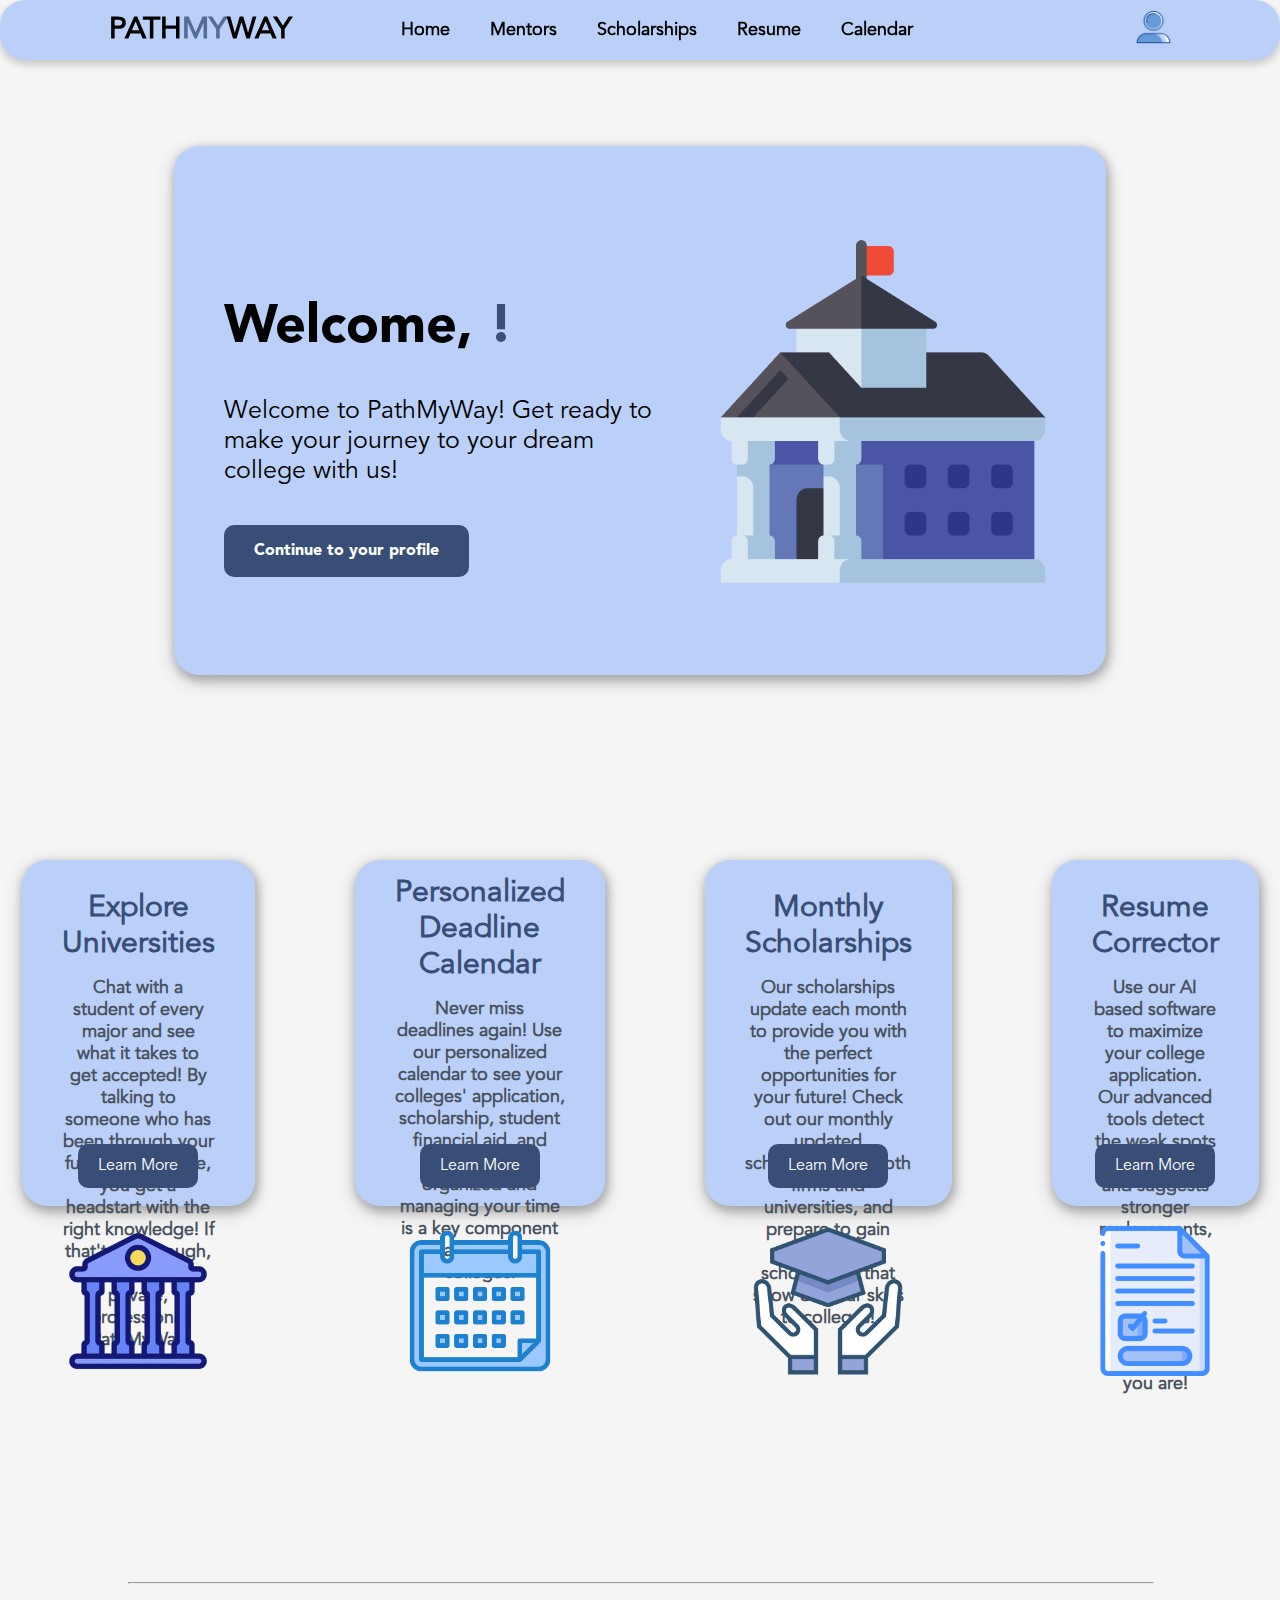
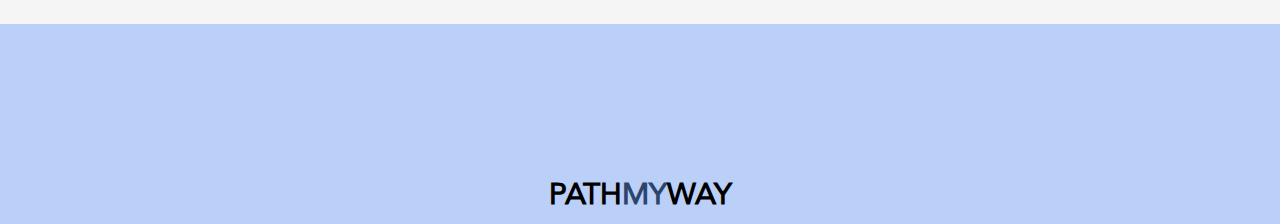
==== app.html @ b478cbb0 "Add files via upload" ====
<!DOCTYPE html>
<html lang="en">
<head>
    <meta charset="UTF-8">
    <link rel="stylesheet" href="styling.css">
    <link rel="stylesheet" href="app.css">
    <meta name="viewport" content="width=device-width, initial-scale=1.0">
    <title>PathMyWays</title>
</head>

<body>
    <nav class="navbar">
        <div class="title"><a href="app.html">PATH<b class="blu">MY</b>WAY</a></div>
        <ul class="navtools">
          <li class="nav-item base first"><a href="./app.html">Home</a></li>
          <li class="nav-item"><a href="./mentors.html">Mentors</a></li>
          <li class="nav-item"><a href="./mission">Scholarships</a></li>
          <li class="nav-item"><a href="./resume.html">Resume</a></li>
          <li class="nav-item last"><a href="./contact">Calendar</a></li>
        </ul>
        <div class="profile-block">
            <a class="profile-iconbox" href="profile.html"><img class="profile-icon" src="pictures/profile.png"></a>
        </div>
    </nav>

    
    <div class="homepage">
        <div class="container">
          <div class="homepage-content">
            <h1 class = "homepage-text welcome-message" id="welcomeMessage">Welcome, <span id="usernameDisplay"></span>
                <b>!</b></h1>
            <h2 class = "homepage-subtext">Welcome to PathMyWay! Get ready to make your
                journey to your dream college with us!
            </h2>
            <div class="signup profile-button"><a href="./profile">Continue to your profile</a></div>
          </div>
          <img class = "hp-pic" src="./pictures/app-hp-pic.png"/>
        </div>
      </div>

    <div class="section1">
        <div class="s1-part">
            <div class="s1-box">
                <div class="s1-box-content">
                    <div class="s1-box-info">
                        <h1>Explore Universities</h1>
                        <h2>Chat with a student of every major and see what it takes to get accepted!
                            By talking to someone who has been through your future experience, you get
                            a headstart with the right knowledge! If that't not enough, we even
                            offer private, professional PathMyWay Coaches!
                        </h2>
                    </div>

                    <div class="signup profile-button"><a href="learnmore">Learn More</a></div>                
                </div>
            </div>
            <img class="s1-pic" src="pictures/university.png">

        </div>

        <div class="s1-part">
            <div class="s1-box">
                <div class="s1-box-content">
                    <div class="s1-box-info">
                        <h1 style="margin-top: 5px;">Personalized Deadline Calendar</h1>
                        <h2>Never miss deadlines again! Use our personalized calendar to see your
                            colleges' application, scholarship, student financial aid, and more!
                            Staying organized and managing your time is a key component in
                            applying to colleges!
                        </h2>
                    </div>
                    <div class="signup profile-button"><a href="learnmore">Learn More</a></div>
                </div>
            </div>
            <img class="s1-pic" src="pictures/calendar.png">

        </div>

        <div class="s1-part">
            <div class="s1-box">
                <div class="s1-box-content">
                    <div class="s1-box-info">
                        <h1>Monthly Scholarships</h1>
                        <h2> Our scholarships update each month to provide you with the perfect opportunities
                            for your future! Check out our monthly updated scholarships by both firms and
                            universities, and prepare to gain access to scholarships that show off your
                            skills to colleges!
                        </h2>
                    </div>
                    <div class="signup profile-button"><a href="learnmore">Learn More</a></div>
                </div>
            </div>
            <img class="s1-pic" src="pictures/scholarship.png">

        </div>

        <div class="s1-part">
            <div class="s1-box">
                <div class="s1-box-content">
                    <div class="s1-box-info">
                        <h1>Resume Corrector</h1>
                        <h2>Use our AI based software to maximize your college application. Our advanced tools
                            detect the weak spots in your resume and suggests stronger replacements, making sure
                            that your application reflects the amazing student that you are!
                        </h2>
                    </div>
                    <div class="signup profile-button"><a href="learnmore">Learn More</a></div>
                </div>
            </div> 
            <img class="s1-pic" src="pictures/resume.png">

        </div>       
    </div>
  
    <hr id = "about" class = "line-break"/>

    <div class="footer">
        <div class="title" style="margin-bottom: 10px;"><a href="app.html">PATH<b class="blu">MY</b>WAY</a></div>
    </div>

    <script src="app.js"></script>
</body>
</html>
---- styling.css ----
body {
  font-family: "avenir-book";
  height: 100%;
  width: 100%;
  background-color: whitesmoke;
  margin: 0px;
}
/*
<p><a href = "./"> <img alt="logo" class="nav-logo" src = {require('./pictures/logo.png')}></img></a></p>
*/

.navbar {
  display: flex;
  position: sticky;
  top: 0px;
  justify-content: space-evenly;
  box-shadow: 0 4px 8px 0 rgba(0, 0, 0, 0.2);
  border-radius: 25px;
  width: 100%;
  height: auto;
  padding-top: 10px;
  padding-bottom: 10px;
  align-items: center;
  background-color: white;
  z-index: 10;
}

.navbar-scrolled {
  background-color: white;
}

.title {
  font-size: 30px;
  font-family: "avenir-roman";
  color: #212832;
}

.title a {
  text-decoration: none;
  color: black;
}

.blu {
  text-decoration: none;
  color: #556c97;
}

.navtools {
  height: 100%;
  display: flex;
  align-items: center;
  margin: 0px;
  padding: 0px;
}

.nav-item {
  font-size: 18px;
  padding: 0px 20px;
  list-style-type: none;
}

.nav-item a {
  color: black;
  white-space: nowrap;
  text-decoration: none;
}

.login-block {
  width: auto;
  display: flex;
}

.login {
  padding-right: 8px;
}

.signup {
  padding-left: 8px;
}

.login a {
  padding: 10px 15px;
  border-radius: 10px;
  border: 1px solid black;
}

.signup a {
  padding: 10px 15px;
  border-radius: 10px;
  color: white;
  background-color: #688dbb;
  transition: 0.1s;
}

.login a:hover {
  background-color: #f0f0f0;
}

.signup a:hover {
  background-color: rgb(88, 120, 161);
}

.homepage {
  z-index: 0;
  display: flex;
  justify-content: space-evenly;
  align-items: center;
  height: 700px;
  border-radius: 25px;
  text-align: center;
  width: 100%;
  margin-bottom: 100px;
}

.homepage .container {
  max-width: 65%;
  margin-left: 2.5%;
  display: flex;
  align-items: center;
}

.homepage-content {
  font-family: "avenir-black";
  border-radius: 10px;
  text-align: start;
  width: 100%;
  margin-right: 5%;
}

.hp-pic {
  width: 600px;
}

.homepage-text {
  font-size: 54px;
}

.homepage-text b {
  color: #688dbb;
}

.homepage-subtext {
  font-size: 25px;
  font-family: "avenir-book";
  font-weight: 100;
  padding-bottom: 34px;
}

.getstarted a {
  text-decoration: none;
  padding: 18px 30px;
}

.first {
  padding-left: 0px;
}

.last {
  padding-right: 0px;
}


@font-face {
  font-family: 'united-light';
  src:url('fonts/UnitedSansReg-Light.otf') format('woff');
  font-weight: normal;
  font-style: normal;
}

@font-face {
  font-family: 'united-medium';
  src:url('fonts/UnitedSansReg-Medium.otf') format('woff');
  font-weight: normal;
  font-style: normal;
}

@font-face {
  font-family: 'united-bold';
  src:url('fonts/UnitedSansReg-Bold.otf') format('woff');
  font-weight: normal;
  font-style: normal;
}

@font-face {
  font-family: 'adlam';
  src:url('fonts/ADLaMDisplay-Regular.ttf') format('woff');
  font-weight: normal;
  font-style: normal;
}

@font-face {
  font-family: 'patua';
  src:url('fonts/PatuaOne-Regular.ttf') format('woff');
  font-weight: normal;
  font-style: normal;
}

@font-face {
  font-family: 'avenir-black';
  src:url('fonts/AvenirLTStd-Black.otf') format('woff');
  font-weight: normal;
  font-style: normal;
}

@font-face {
  font-family: 'avenir-book';
  src:url('fonts/AvenirLTStd-Book.otf') format('woff');
  font-weight: normal;
  font-style: normal;
}

@font-face {
  font-family: 'avenir-roman';
  src:url('fonts/AvenirLTStd-Roman.otf') format('woff');
  font-weight: normal;
  font-style: normal;
}

.section1 {

}

.section1 .container {
  width: 100%;
  display: flex;
  margin-bottom: 75px;
}

.section1 .info {
  padding: 50px 0px;
  background-color: #688dbb;
  width: 70%;
  border-top-right-radius: 250px;
  border-bottom-right-radius: 250px;
  color: white;

}

.section1 .info-content {
  width: 80%;
  margin-left: 10%;
}

.section1 .info-content h1 {
  font-size: 40px;
}

.section1 .info-content h2 {
  font-size: 20px;
  font-family: "avenir-roman";
  font-weight: lighter;
}

/*

.section1 .rightside {
  position: relative;
}

    <div className="rightside">
      <img src={require("./pictures/scholarships.png")}/>
      <img className="img2" src={require("./pictures/scholarships.png")}/>
    </div>

.section1 .rightside img {
  height: 500px;
  border-radius: 25px;
  position: absolute;
  top: -40%;
  box-shadow: 0 4px 8px 0 rgba(0, 0, 0, 0.2);
}

.section1 .rightside .img2 {
  margin-left: 100px;
  margin-top: 50px;
}

*/

.right {
  justify-content: right;
}

.right .info {
  border-radius: 0px;
  border-top-left-radius: 250px;
  border-bottom-left-radius: 250px;
}

.section2 {
  display: flex;
  justify-content: center;
  margin-top: 200px;
  margin-bottom: 300px;
}

.section2 .leftside {
  position: relative;
  width: 450px;
}

.s2-picture {
  border-radius: 25px;
  height: 550px;
  position: absolute;
  box-shadow: 2px 4px 8px 2px rgba(0, 0, 0, 0.2), 0 6px 20px 0 rgba(0, 0, 0, 0.19);
}

.s2-picture2 {
  margin-left: 150px;
  margin-top: 75px;
  z-index: 2;
}

.section2 .rightside {
  margin-left: 100px;
  box-shadow: 2px 4px 8px 2px rgba(0, 0, 0, 0.2), 0 6px 20px 0 rgba(0, 0, 0, 0.19);
  border-radius: 25px;
  width: 700px;
  padding: 100px 0px;
  text-align: right;
}

.section2 .rightside .rightside-content {
  width: 80%;
  margin-left: 10%;
}

.section2 .rightside h1 {
  font-size: 40px;
  font-family: "avenir-black";
  margin-bottom: 0px;
}

.section2 .rightside h1 b {
  color: #6182ac;
}

.section2 .rightside h2 {
  font-size: 25px;
  font-family: "avenir-roman";
  font-weight: lighter;
}

.line-break {
  border-width: 0.5px;
  width: 75%;
  margin-right: 5px;
  margin-top: 5px;
}

.line-break2 {
  width: 80%;
  margin-left: 10%;
  margin-bottom: 40px;
}

.footer {
  height: 200px;
  background-color: #688dbb;
  display: flex;
  align-items: end;
  justify-content: center;
}

.footer .blu {
  color: #2d446d;
}
---- app.css ----
body {
    background-color: whitesmoke;
}

.navbar {
    background-color: #BBD0F8;
}

.nav-item {
    font-weight: bold;
}

.title {
    font-weight: bold;
}


.profile-block {
    width: 150px;
    display: flex;
    justify-content: end;
}

.profile-icon {
    width: 35px;
}

.homepage {
    width: 100%;
    margin-bottom: 50px;
}

.homepage .container  {
    margin-left: 100px;
    background-color: #BBD0F8;
    box-shadow: 2px 4px 8px 2px rgba(0, 0, 0, 0.2), 0 6px 20px 0 rgba(0, 0, 0, 0.19);
    border-radius: 25px;
    padding: 75px 50px;
}

.homepage-text b {
    color: #384E77;
}

#usernameDisplay {
    color: #384E77;
    font-weight: bold;
  }
  

.profile-button {
    padding-left: 0px;
}

.profile-button a {
    text-decoration: none;
    padding: 18px 30px;

    background-color: #384E77;
}

.profile-button a:hover {
    background-color: #314468;
}

.homepage .container {
    margin-left: 0px;
}

.section1 {
    display: flex;
    justify-content: center;
    align-items: center;
    margin-bottom: 200px;
    margin-top: 100px;
}

.s1-part {
    text-align: center;
    width: 400px;
    margin: 0px 50px;


}

.s1-pic {
    height: 150px;
    margin-top: 20px;
    
}

.s1-box {
    border-radius: 25px;
    box-shadow: 2px 4px 8px 2px rgba(0, 0, 0, 0.2), 0 6px 20px 0 rgba(0, 0, 0, 0.19);
    background-color: #BBD0F8;
    text-align: center;
    display: flex;
    justify-content: center;
}

.s1-box-content {
    width: 90%;
}

.s1-box-info {
    height: 267px;
}

.s1-box h1 {
    font-size: 30px;
    margin: 0px;
    margin-top: 20px;
    color: #384E77;
}

.s1-box h2 {
    font-size: 18px;
    color: #48525e;
}

.s1-box div  {
    padding: 5px 20px;
    margin-bottom: 10px;
}

.s1-box div a {
    padding: 14px 20px;
    margin-bottom: 10px;
}


.line-break {
    width: 80%;
    margin-left: 10%;
    margin-bottom: 40px;
}

.footer {
    height: 200px;
    background-color: #BBD0F8;
    display: flex;
    align-items: end;
    justify-content: center;
}
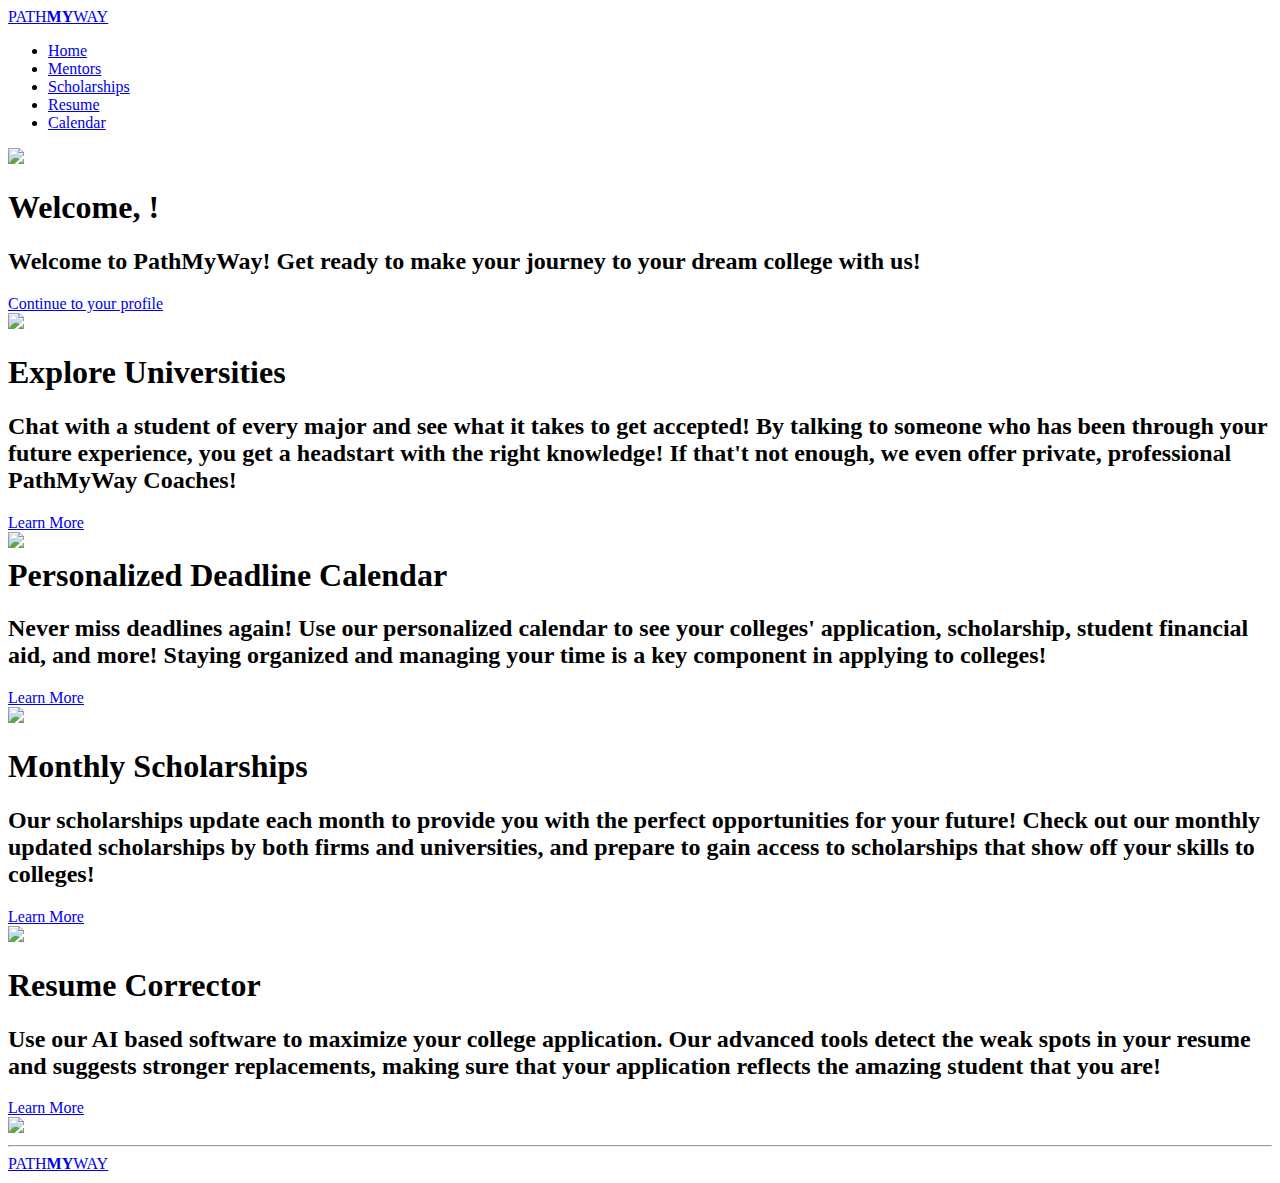
==== commit 9ffdad1f: "Update app.html" ====
--- a/app.html
+++ b/app.html
@@ -14,12 +14,12 @@
         <ul class="navtools">
           <li class="nav-item base first"><a href="./app.html">Home</a></li>
           <li class="nav-item"><a href="./mentors.html">Mentors</a></li>
-          <li class="nav-item"><a href="./mission">Scholarships</a></li>
+          <li class="nav-item"><a href="./scholarships.html">Scholarships</a></li>
           <li class="nav-item"><a href="./resume.html">Resume</a></li>
-          <li class="nav-item last"><a href="./contact">Calendar</a></li>
+          <li class="nav-item last"><a href="./calendar.html">Calendar</a></li>
         </ul>
         <div class="profile-block">
-            <a class="profile-iconbox" href="profile.html"><img class="profile-icon" src="pictures/profile.png"></a>
+            <a class="profile-iconbox" href="./"><img class="profile-icon" src="pictures/profile.png"></a>
         </div>
     </nav>
 
@@ -50,8 +50,7 @@
                             offer private, professional PathMyWay Coaches!
                         </h2>
                     </div>
-
-                    <div class="signup profile-button"><a href="learnmore">Learn More</a></div>                
+                    <div class="signup profile-button"><a href="mentors.html">Learn More</a></div>                
                 </div>
             </div>
             <img class="s1-pic" src="pictures/university.png">
@@ -69,7 +68,7 @@
                             applying to colleges!
                         </h2>
                     </div>
-                    <div class="signup profile-button"><a href="learnmore">Learn More</a></div>
+                    <div class="signup profile-button"><a href="calendar.html">Learn More</a></div>
                 </div>
             </div>
             <img class="s1-pic" src="pictures/calendar.png">
@@ -87,7 +86,7 @@
                             skills to colleges!
                         </h2>
                     </div>
-                    <div class="signup profile-button"><a href="learnmore">Learn More</a></div>
+                    <div class="signup profile-button"><a href="scholarships.html">Learn More</a></div>
                 </div>
             </div>
             <img class="s1-pic" src="pictures/scholarship.png">
@@ -104,7 +103,7 @@
                             that your application reflects the amazing student that you are!
                         </h2>
                     </div>
-                    <div class="signup profile-button"><a href="learnmore">Learn More</a></div>
+                    <div class="signup profile-button"><a href="resume.html">Learn More</a></div>
                 </div>
             </div> 
             <img class="s1-pic" src="pictures/resume.png">
@@ -112,7 +111,7 @@
         </div>       
     </div>
   
-    <hr id = "about" class = "line-break"/>
+    <hr class = "line-break"/>
 
     <div class="footer">
         <div class="title" style="margin-bottom: 10px;"><a href="app.html">PATH<b class="blu">MY</b>WAY</a></div>
@@ -120,4 +119,4 @@
 
     <script src="app.js"></script>
 </body>
-</html>+</html>
